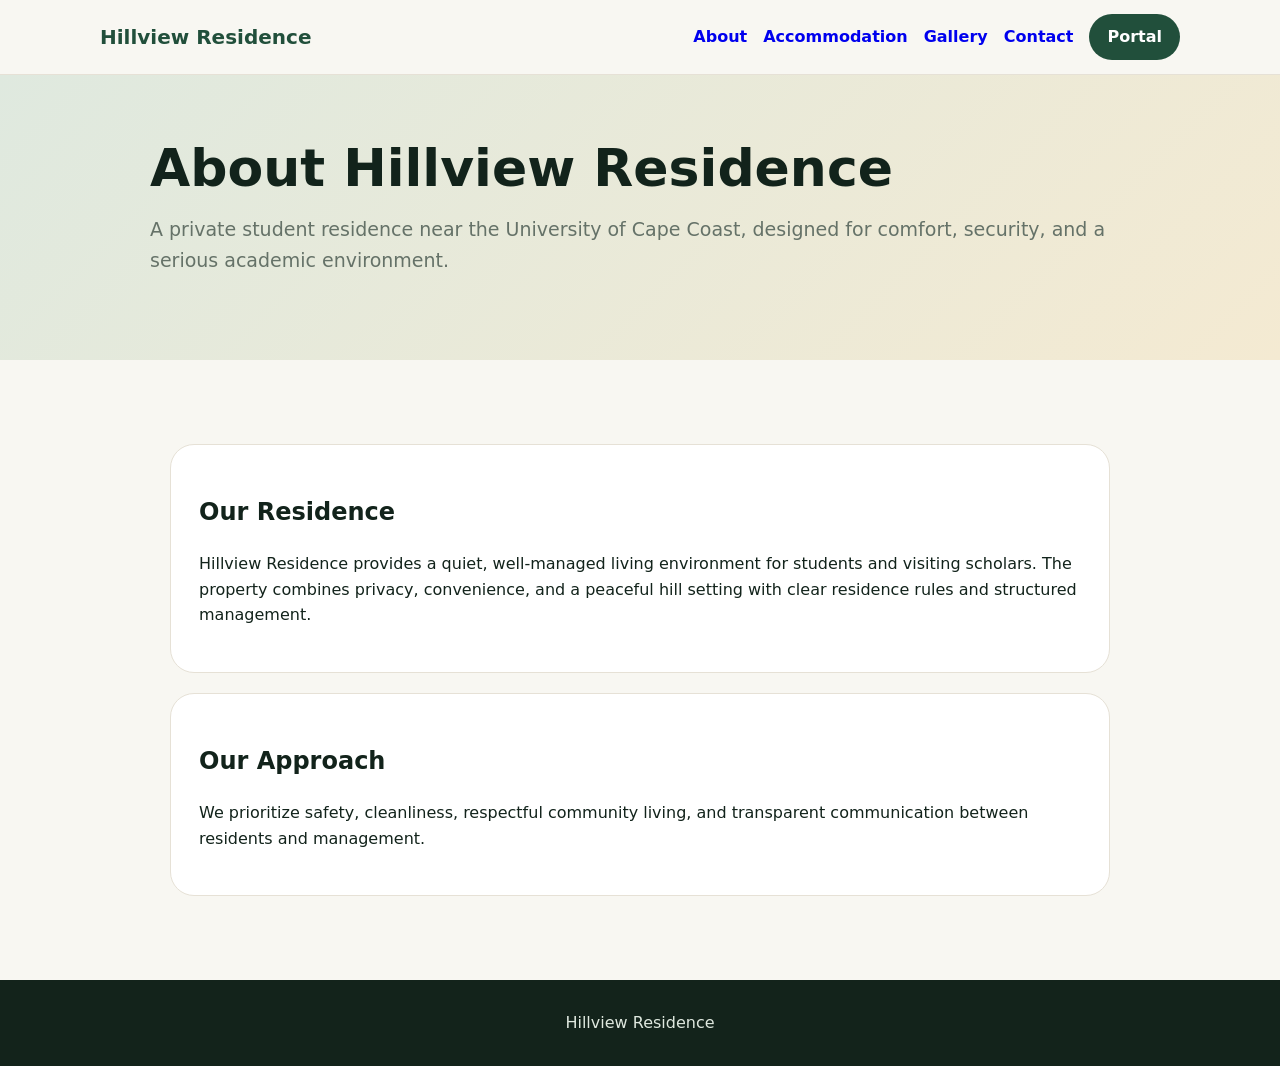
==== about.html @ 98e05dec "Add files via upload" ====
<!doctype html><html lang="en"><head><meta charset="utf-8"><meta name="viewport" content="width=device-width,initial-scale=1"><title>About | Hillview Residence</title><style>
:root{--ink:#12231b;--muted:#657268;--brand:#214f3b;--bg:#f8f7f2;--card:#fff;--line:#e6e1d6}*{box-sizing:border-box}body{margin:0;font-family:Inter,system-ui,-apple-system,Segoe UI,Roboto,Arial,sans-serif;color:var(--ink);background:var(--bg);line-height:1.6}.top{background:#f8f7f2;border-bottom:1px solid var(--line)}.nav{max-width:1120px;margin:auto;padding:14px 20px;display:flex;justify-content:space-between;align-items:center}.logo{font-weight:900;color:var(--brand);font-size:20px;text-decoration:none}.navlinks{display:flex;gap:16px;align-items:center}.navlinks a{text-decoration:none;font-weight:700}.btn{background:var(--brand);color:white!important;border-radius:999px;padding:10px 18px}.wrap{max-width:980px;margin:auto;padding:64px 20px}.hero{background:linear-gradient(135deg,#dfe9df,#f4ead2);padding:66px 20px}.hero div{max-width:980px;margin:auto}.hero h1{font-size:52px;line-height:1.05;margin:0 0 10px}.lead{font-size:19px;color:var(--muted)}.card{background:white;border:1px solid var(--line);border-radius:24px;padding:28px;margin:20px 0}.footer{background:#13231b;color:#dfe8df;padding:30px 20px;text-align:center}@media(max-width:820px){.navlinks{display:none}.hero h1{font-size:38px}}</style></head><body><header class="top"><nav class="nav"><a class="logo" href="index.html">Hillview Residence</a><div class="navlinks"><a href="about.html">About</a><a href="accommodation.html">Accommodation</a><a href="gallery.html">Gallery</a><a href="contact.html">Contact</a><a class="btn" href="portal.html">Portal</a></div></nav></header><section class="hero"><div><h1>About Hillview Residence</h1><p class="lead">A private student residence near the University of Cape Coast, designed for comfort, security, and a serious academic environment.</p></div></section><main class="wrap"><div class="card"><h2>Our Residence</h2><p>Hillview Residence provides a quiet, well-managed living environment for students and visiting scholars. The property combines privacy, convenience, and a peaceful hill setting with clear residence rules and structured management.</p></div><div class="card"><h2>Our Approach</h2><p>We prioritize safety, cleanliness, respectful community living, and transparent communication between residents and management.</p></div></main><footer class="footer">Hillview Residence</footer></body></html>
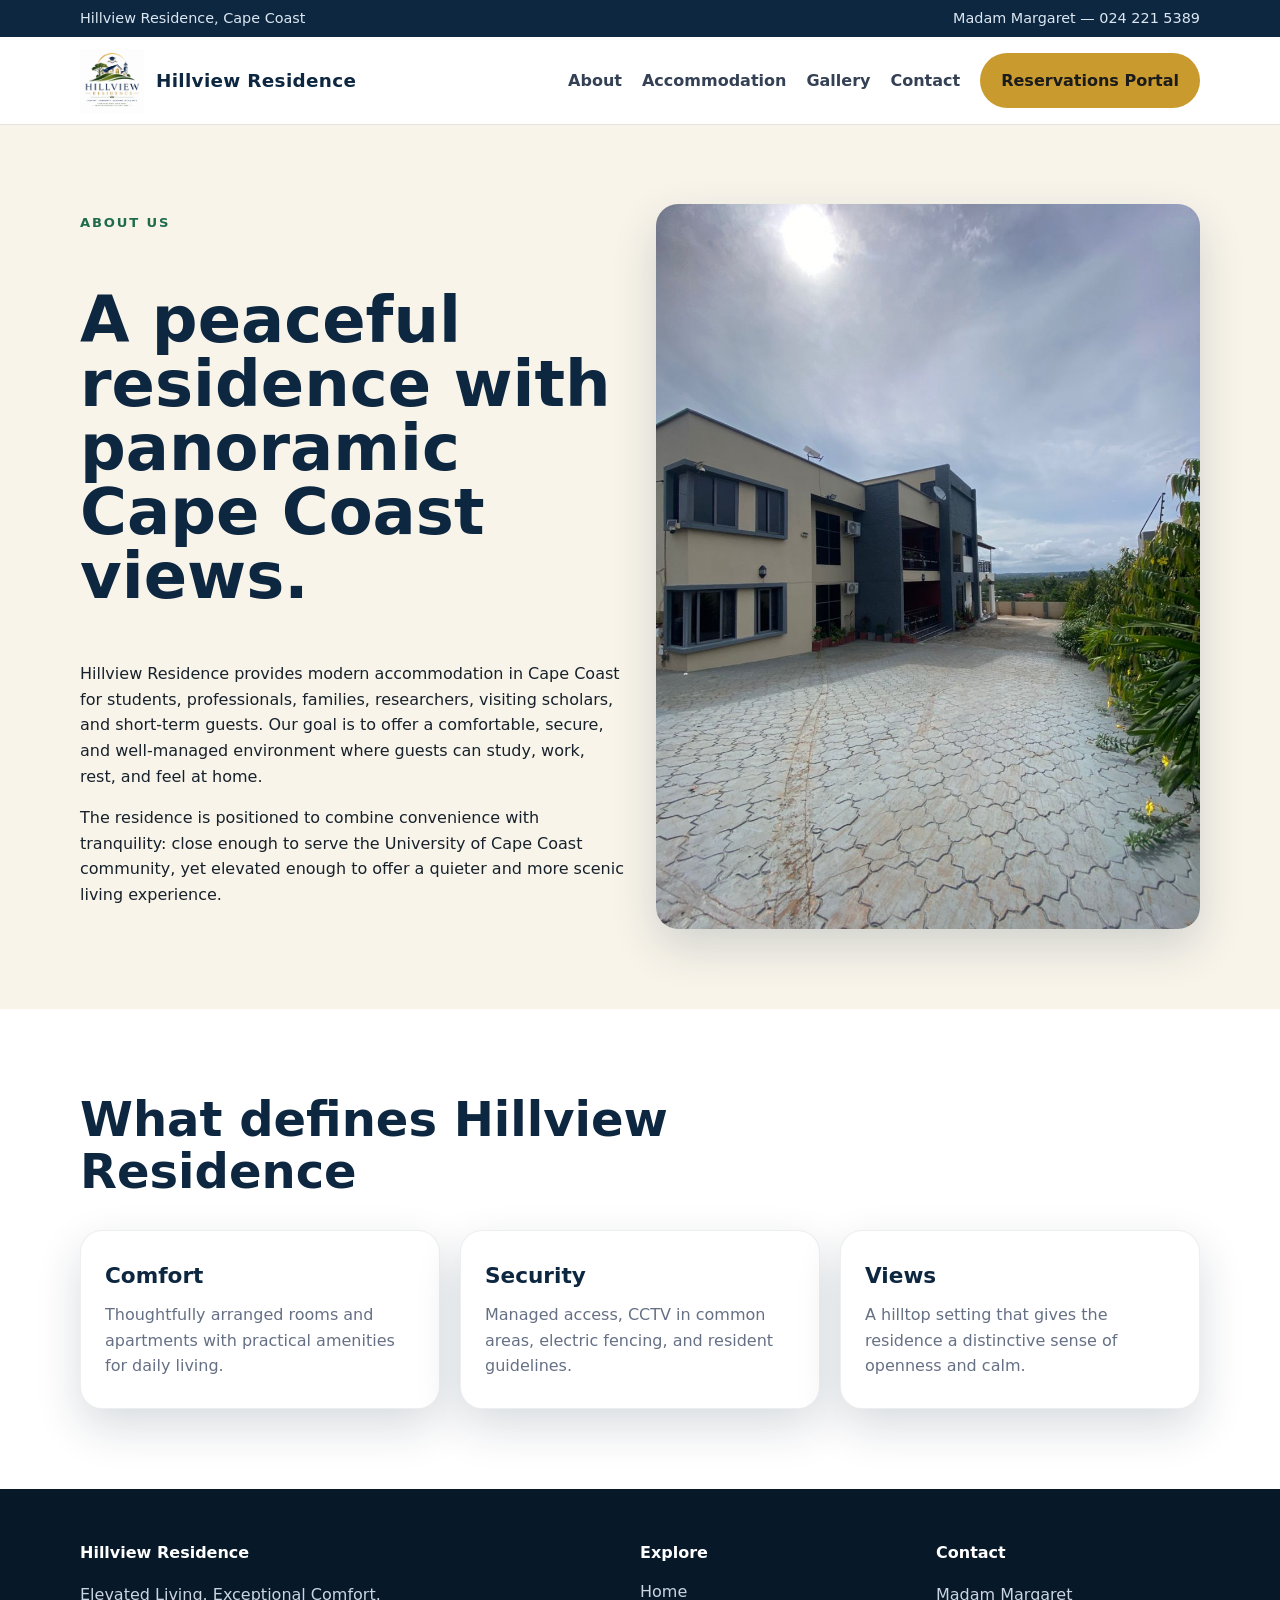
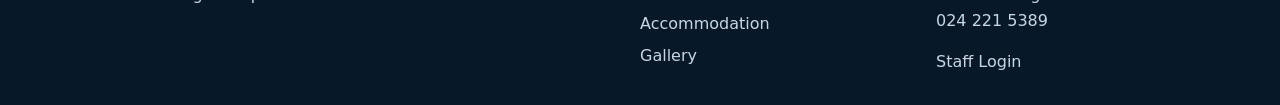
==== commit 3bd951b0: "Add files via upload" ====
--- a/about.html
+++ b/about.html
@@ -1,2 +1,5 @@
-<!doctype html><html lang="en"><head><meta charset="utf-8"><meta name="viewport" content="width=device-width,initial-scale=1"><title>About | Hillview Residence</title><style>
-:root{--ink:#12231b;--muted:#657268;--brand:#214f3b;--bg:#f8f7f2;--card:#fff;--line:#e6e1d6}*{box-sizing:border-box}body{margin:0;font-family:Inter,system-ui,-apple-system,Segoe UI,Roboto,Arial,sans-serif;color:var(--ink);background:var(--bg);line-height:1.6}.top{background:#f8f7f2;border-bottom:1px solid var(--line)}.nav{max-width:1120px;margin:auto;padding:14px 20px;display:flex;justify-content:space-between;align-items:center}.logo{font-weight:900;color:var(--brand);font-size:20px;text-decoration:none}.navlinks{display:flex;gap:16px;align-items:center}.navlinks a{text-decoration:none;font-weight:700}.btn{background:var(--brand);color:white!important;border-radius:999px;padding:10px 18px}.wrap{max-width:980px;margin:auto;padding:64px 20px}.hero{background:linear-gradient(135deg,#dfe9df,#f4ead2);padding:66px 20px}.hero div{max-width:980px;margin:auto}.hero h1{font-size:52px;line-height:1.05;margin:0 0 10px}.lead{font-size:19px;color:var(--muted)}.card{background:white;border:1px solid var(--line);border-radius:24px;padding:28px;margin:20px 0}.footer{background:#13231b;color:#dfe8df;padding:30px 20px;text-align:center}@media(max-width:820px){.navlinks{display:none}.hero h1{font-size:38px}}</style></head><body><header class="top"><nav class="nav"><a class="logo" href="index.html">Hillview Residence</a><div class="navlinks"><a href="about.html">About</a><a href="accommodation.html">Accommodation</a><a href="gallery.html">Gallery</a><a href="contact.html">Contact</a><a class="btn" href="portal.html">Portal</a></div></nav></header><section class="hero"><div><h1>About Hillview Residence</h1><p class="lead">A private student residence near the University of Cape Coast, designed for comfort, security, and a serious academic environment.</p></div></section><main class="wrap"><div class="card"><h2>Our Residence</h2><p>Hillview Residence provides a quiet, well-managed living environment for students and visiting scholars. The property combines privacy, convenience, and a peaceful hill setting with clear residence rules and structured management.</p></div><div class="card"><h2>Our Approach</h2><p>We prioritize safety, cleanliness, respectful community living, and transparent communication between residents and management.</p></div></main><footer class="footer">Hillview Residence</footer></body></html>
+<!doctype html><html lang="en"><head><meta charset="utf-8"><meta name="viewport" content="width=device-width,initial-scale=1"><title>About | Hillview Residence</title><link rel="stylesheet" href="assets/css/style.css"></head><body>
+<div class="topbar"><div class="container"><span>Hillview Residence, Cape Coast</span><span>Madam Margaret — 024 221 5389</span></div></div><header class="nav"><div class="container nav-inner"><a class="brand" href="index.html"><img src="assets/images/logo.png" alt="Hillview Residence logo"><span>Hillview Residence</span></a><nav class="nav-links"><a href="about.html">About</a><a href="accommodation.html">Accommodation</a><a href="gallery.html">Gallery</a><a href="contact.html">Contact</a><a class="btn btn-primary" href="reserve.html">Reservations Portal</a></nav></div></header>
+<section class="section alt"><div class="container split"><div><span class="eyebrow" style="color:var(--green)">About us</span><h1 style="font-size:clamp(2.4rem,5vw,4.5rem);line-height:1;color:var(--navy)">A peaceful residence with panoramic Cape Coast views.</h1><p>Hillview Residence provides modern accommodation in Cape Coast for students, professionals, families, researchers, visiting scholars, and short-term guests. Our goal is to offer a comfortable, secure, and well-managed environment where guests can study, work, rest, and feel at home.</p><p>The residence is positioned to combine convenience with tranquility: close enough to serve the University of Cape Coast community, yet elevated enough to offer a quieter and more scenic living experience.</p></div><div class="image-card"><img src="assets/images/exterior-2.png" alt="Hillview Residence exterior"></div></div></section>
+<section class="section"><div class="container"><div class="section-title"><h2>What defines Hillview Residence</h2></div><div class="grid grid-3"><div class="card"><h3>Comfort</h3><p>Thoughtfully arranged rooms and apartments with practical amenities for daily living.</p></div><div class="card"><h3>Security</h3><p>Managed access, CCTV in common areas, electric fencing, and resident guidelines.</p></div><div class="card"><h3>Views</h3><p>A hilltop setting that gives the residence a distinctive sense of openness and calm.</p></div></div></div></section>
+<footer class="footer"><div class="container footer-grid"><div><h4>Hillview Residence</h4><p>Elevated Living. Exceptional Comfort.</p></div><div><h4>Explore</h4><a href="index.html">Home</a><a href="accommodation.html">Accommodation</a><a href="gallery.html">Gallery</a></div><div><h4>Contact</h4><p>Madam Margaret<br>024 221 5389</p><a data-portal="admin" href="#">Staff Login</a></div></div></footer><script src="assets/js/app.js"></script></body></html>
--- a/assets/css/style.css
+++ b/assets/css/style.css
@@ -0,0 +1 @@
+:root{--navy:#0d2740;--green:#1f6b4c;--gold:#c99a2e;--cream:#f8f4ea;--ink:#17212b;--muted:#667085;--white:#fff;--shadow:0 18px 45px rgba(13,39,64,.16);--radius:22px}*{box-sizing:border-box}body{margin:0;font-family:Inter,system-ui,-apple-system,Segoe UI,Roboto,Arial,sans-serif;color:var(--ink);background:#fff;line-height:1.6}a{color:inherit;text-decoration:none}img{max-width:100%;display:block}.container{width:min(1120px,92%);margin:auto}.topbar{background:var(--navy);color:#dbe7f1;font-size:.9rem;padding:.45rem 0}.topbar .container{display:flex;justify-content:space-between;gap:1rem;flex-wrap:wrap}.nav{position:sticky;top:0;z-index:20;background:rgba(255,255,255,.96);backdrop-filter:blur(10px);box-shadow:0 1px 0 rgba(13,39,64,.08)}.nav-inner{display:flex;align-items:center;justify-content:space-between;padding:.7rem 0}.brand{display:flex;align-items:center;gap:.75rem;font-weight:800;color:var(--navy);letter-spacing:.02em}.brand img{width:64px;height:64px;object-fit:contain}.brand span{font-size:1.15rem}.nav-links{display:flex;align-items:center;gap:1.25rem;color:#344054;font-weight:600}.nav-links a:hover{color:var(--green)}.btn{display:inline-flex;align-items:center;justify-content:center;border-radius:999px;padding:.86rem 1.25rem;font-weight:800;border:1px solid transparent;cursor:pointer;transition:.2s}.btn-primary{background:var(--gold);color:#1b1b1b}.btn-primary:hover{filter:brightness(.95);transform:translateY(-1px)}.btn-outline{border-color:rgba(255,255,255,.85);color:white}.btn-outline-dark{border-color:rgba(13,39,64,.2);color:var(--navy);background:white}.hero{min-height:76vh;position:relative;display:grid;place-items:center;color:white;overflow:hidden;background:var(--navy)}.hero::before{content:"";position:absolute;inset:0;background:url('../images/hero-exterior.png') center/cover no-repeat;transform:scale(1.02)}.hero::after{content:"";position:absolute;inset:0;background:linear-gradient(90deg,rgba(7,24,41,.78),rgba(7,24,41,.45),rgba(7,24,41,.15))}.hero-content{position:relative;z-index:1;width:min(1120px,92%);padding:5rem 0}.eyebrow{color:#f5d77d;font-weight:800;text-transform:uppercase;letter-spacing:.14em;font-size:.82rem}.hero h1{font-size:clamp(2.7rem,6vw,5.8rem);line-height:.95;margin:.6rem 0 1rem}.hero p{max-width:720px;font-size:clamp(1.05rem,2vw,1.35rem);color:#eff6ff}.hero-actions{display:flex;gap:.8rem;flex-wrap:wrap;margin-top:1.8rem}.section{padding:5rem 0}.section.alt{background:var(--cream)}.section-title{max-width:800px;margin-bottom:2rem}.section-title h2{font-size:clamp(2rem,4vw,3rem);line-height:1.08;color:var(--navy);margin:.3rem 0}.section-title p{color:var(--muted);font-size:1.08rem}.grid{display:grid;gap:1.25rem}.grid-2{grid-template-columns:repeat(2,minmax(0,1fr))}.grid-3{grid-template-columns:repeat(3,minmax(0,1fr))}.grid-4{grid-template-columns:repeat(4,minmax(0,1fr))}.card{background:white;border-radius:var(--radius);padding:1.5rem;box-shadow:var(--shadow);border:1px solid rgba(13,39,64,.08)}.card h3{margin:.25rem 0 .55rem;color:var(--navy);font-size:1.35rem}.card p{color:var(--muted);margin:.35rem 0}.feature-icon{width:46px;height:46px;border-radius:14px;background:#edf7f1;display:grid;place-items:center;font-size:1.5rem;margin-bottom:.8rem}.split{display:grid;grid-template-columns:1fr 1fr;gap:2rem;align-items:center}.image-card{border-radius:var(--radius);overflow:hidden;box-shadow:var(--shadow);min-height:360px}.image-card img{width:100%;height:100%;object-fit:cover}.accom-card{overflow:hidden;padding:0}.accom-card img{height:270px;width:100%;object-fit:cover}.accom-card .body{padding:1.5rem}.pill{display:inline-flex;background:#e9f2ec;color:var(--green);font-weight:800;border-radius:999px;padding:.3rem .75rem;font-size:.82rem}.gallery{display:grid;grid-template-columns:repeat(3,1fr);gap:1rem}.gallery img{height:260px;width:100%;object-fit:cover;border-radius:18px;box-shadow:0 8px 24px rgba(13,39,64,.12)}.cta{background:linear-gradient(135deg,var(--navy),#12395c);color:white;border-radius:32px;padding:3rem;display:flex;align-items:center;justify-content:space-between;gap:2rem;box-shadow:var(--shadow)}.cta h2{font-size:clamp(1.8rem,3vw,3rem);line-height:1.05;margin:.3rem 0}.footer{background:#071829;color:#cbd5e1;padding:3rem 0 1.5rem}.footer-grid{display:grid;grid-template-columns:2fr 1fr 1fr;gap:2rem}.footer h4{color:white;margin:.2rem 0 .8rem}.footer a{display:block;color:#cbd5e1;margin:.4rem 0}.tiny{font-size:.85rem;color:#98a2b3}.portal-wrap{min-height:70vh;background:linear-gradient(135deg,#f8f4ea,#eef7f2);padding:4rem 0}.portal-card{max-width:920px;margin:auto;background:white;border-radius:30px;padding:2rem;box-shadow:var(--shadow)}.choice{display:grid;grid-template-columns:1fr 1fr;gap:1.2rem}.choice-card{border:1px solid rgba(13,39,64,.12);border-radius:24px;padding:1.5rem;transition:.2s}.choice-card:hover{transform:translateY(-3px);box-shadow:var(--shadow)}.notice{background:#fff7df;border-left:4px solid var(--gold);padding:1rem;border-radius:14px;color:#614a05;margin:1rem 0}.faq details{background:white;border-radius:16px;margin:.8rem 0;padding:1rem 1.2rem;border:1px solid rgba(13,39,64,.08)}.faq summary{font-weight:800;color:var(--navy);cursor:pointer}@media(max-width:850px){.nav-links{display:none}.grid-2,.grid-3,.grid-4,.split,.choice,.footer-grid{grid-template-columns:1fr}.hero{min-height:72vh}.cta{display:block}.gallery{grid-template-columns:1fr}.brand img{width:52px;height:52px}.section{padding:3.5rem 0}}
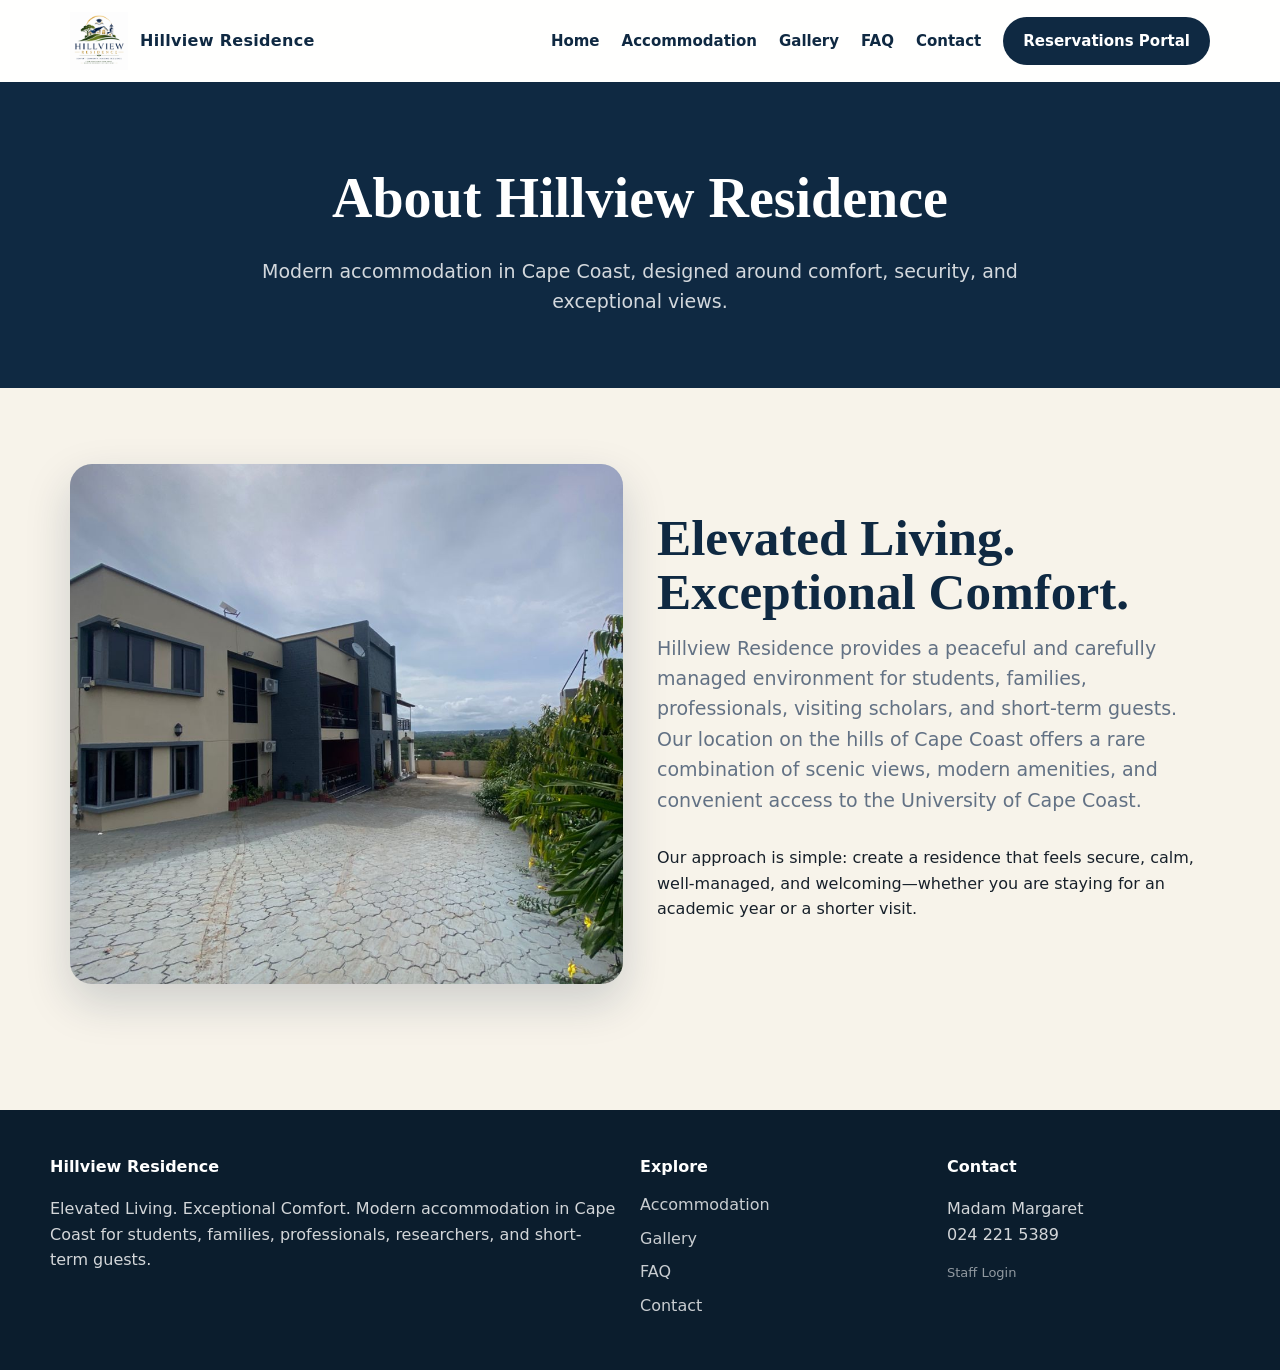
==== commit 1d88e3e5: "Add files via upload" ====
--- a/about.html
+++ b/about.html
@@ -1,5 +1,4 @@
-<!doctype html><html lang="en"><head><meta charset="utf-8"><meta name="viewport" content="width=device-width,initial-scale=1"><title>About | Hillview Residence</title><link rel="stylesheet" href="assets/css/style.css"></head><body>
-<div class="topbar"><div class="container"><span>Hillview Residence, Cape Coast</span><span>Madam Margaret — 024 221 5389</span></div></div><header class="nav"><div class="container nav-inner"><a class="brand" href="index.html"><img src="assets/images/logo.png" alt="Hillview Residence logo"><span>Hillview Residence</span></a><nav class="nav-links"><a href="about.html">About</a><a href="accommodation.html">Accommodation</a><a href="gallery.html">Gallery</a><a href="contact.html">Contact</a><a class="btn btn-primary" href="reserve.html">Reservations Portal</a></nav></div></header>
-<section class="section alt"><div class="container split"><div><span class="eyebrow" style="color:var(--green)">About us</span><h1 style="font-size:clamp(2.4rem,5vw,4.5rem);line-height:1;color:var(--navy)">A peaceful residence with panoramic Cape Coast views.</h1><p>Hillview Residence provides modern accommodation in Cape Coast for students, professionals, families, researchers, visiting scholars, and short-term guests. Our goal is to offer a comfortable, secure, and well-managed environment where guests can study, work, rest, and feel at home.</p><p>The residence is positioned to combine convenience with tranquility: close enough to serve the University of Cape Coast community, yet elevated enough to offer a quieter and more scenic living experience.</p></div><div class="image-card"><img src="assets/images/exterior-2.png" alt="Hillview Residence exterior"></div></div></section>
-<section class="section"><div class="container"><div class="section-title"><h2>What defines Hillview Residence</h2></div><div class="grid grid-3"><div class="card"><h3>Comfort</h3><p>Thoughtfully arranged rooms and apartments with practical amenities for daily living.</p></div><div class="card"><h3>Security</h3><p>Managed access, CCTV in common areas, electric fencing, and resident guidelines.</p></div><div class="card"><h3>Views</h3><p>A hilltop setting that gives the residence a distinctive sense of openness and calm.</p></div></div></div></section>
-<footer class="footer"><div class="container footer-grid"><div><h4>Hillview Residence</h4><p>Elevated Living. Exceptional Comfort.</p></div><div><h4>Explore</h4><a href="index.html">Home</a><a href="accommodation.html">Accommodation</a><a href="gallery.html">Gallery</a></div><div><h4>Contact</h4><p>Madam Margaret<br>024 221 5389</p><a data-portal="admin" href="#">Staff Login</a></div></div></footer><script src="assets/js/app.js"></script></body></html>
+<!doctype html><html lang="en"><head><meta charset="utf-8"><meta name="viewport" content="width=device-width,initial-scale=1"><title>About | Hillview Residence</title><meta name="description" content="Hillview Residence offers modern accommodation in Cape Coast with panoramic hill views, secure facilities, student rooms, and furnished two-bedroom apartments."><link rel="stylesheet" href="css/style.css"></head><body><header class="topbar"><nav class="nav"><a class="brand" href="index.html"><img src="images/logo.png" alt="Hillview Residence logo"><span>Hillview Residence</span></a><div class="navlinks"><a href="index.html">Home</a><a href="accommodation.html">Accommodation</a><a href="gallery.html">Gallery</a><a href="faq.html">FAQ</a><a href="contact.html">Contact</a><a class="btn btn-dark" data-portal href="portal.html">Reservations Portal</a></div></nav></header>
+
+<section class="page-hero"><h1>About Hillview Residence</h1><p>Modern accommodation in Cape Coast, designed around comfort, security, and exceptional views.</p></section><section class="section split"><div class="photo tall"><img src="images/exterior1.png" alt="Hillview Residence building"></div><div><h2 class="section-title">Elevated Living. Exceptional Comfort.</h2><p class="lead">Hillview Residence provides a peaceful and carefully managed environment for students, families, professionals, visiting scholars, and short-term guests. Our location on the hills of Cape Coast offers a rare combination of scenic views, modern amenities, and convenient access to the University of Cape Coast.</p><p>Our approach is simple: create a residence that feels secure, calm, well-managed, and welcoming—whether you are staying for an academic year or a shorter visit.</p></div></section>
+<footer class="footer"><div class="footer-inner"><div><h4>Hillview Residence</h4><p>Elevated Living. Exceptional Comfort. Modern accommodation in Cape Coast for students, families, professionals, researchers, and short-term guests.</p></div><div><h4>Explore</h4><a href="accommodation.html">Accommodation</a><a href="gallery.html">Gallery</a><a href="faq.html">FAQ</a><a href="contact.html">Contact</a></div><div><h4>Contact</h4><p>Madam Margaret<br>024 221 5389</p><a class="staff" data-admin href="#">Staff Login</a></div></div></footer><script src="js/config.js"></script><script src="js/app.js"></script></body></html>
--- a/css/style.css
+++ b/css/style.css
@@ -0,0 +1 @@
+:root{--navy:#0f2942;--green:#1f6b4a;--gold:#c7982f;--cream:#f7f3ea;--ink:#17202a;--muted:#627184;--white:#fff;--line:#e7e2d6;--shadow:0 18px 45px rgba(15,41,66,.18);--radius:22px}*{box-sizing:border-box}body{margin:0;font-family:Inter,ui-sans-serif,system-ui,-apple-system,"Segoe UI",Roboto,Arial,sans-serif;color:var(--ink);background:var(--cream);line-height:1.6}a{color:inherit;text-decoration:none}.topbar{position:sticky;top:0;z-index:50;background:rgba(255,255,255,.94);backdrop-filter:blur(10px);box-shadow:0 1px 0 rgba(15,41,66,.08)}.nav{max-width:1180px;margin:auto;display:flex;align-items:center;justify-content:space-between;padding:12px 20px}.brand{display:flex;align-items:center;gap:12px;font-weight:800;color:var(--navy);letter-spacing:.3px}.brand img{width:58px;height:58px;object-fit:contain}.navlinks{display:flex;gap:22px;align-items:center;font-weight:650;color:var(--navy);font-size:15px}.navlinks a:hover{color:var(--green)}.btn{display:inline-flex;align-items:center;justify-content:center;border-radius:999px;padding:12px 20px;font-weight:800;border:0;cursor:pointer;transition:.2s}.btn-primary{background:var(--gold);color:#241a05}.btn-primary:hover{transform:translateY(-1px);box-shadow:0 10px 25px rgba(199,152,47,.35)}.btn-outline{border:1px solid rgba(255,255,255,.55);color:var(--white);background:rgba(255,255,255,.08)}.btn-dark{background:var(--navy);color:var(--white)}.hero{min-height:78vh;position:relative;display:grid;place-items:center;color:white;text-align:left;overflow:hidden;background:#112}.hero:before{content:"";position:absolute;inset:0;background:url('../images/hero.png') center/cover no-repeat;filter:saturate(1.08) brightness(.88)}.hero:after{content:"";position:absolute;inset:0;background:linear-gradient(90deg,rgba(15,41,66,.82),rgba(15,41,66,.42),rgba(15,41,66,.2))}.hero-inner{position:relative;z-index:2;max-width:1180px;width:100%;padding:90px 20px}.eyebrow{text-transform:uppercase;letter-spacing:.18em;font-size:13px;font-weight:800;color:#f6d57b;margin-bottom:14px}.hero h1{font-size:clamp(44px,7vw,88px);line-height:.95;margin:0 0 18px;font-family:Georgia,serif}.hero p{font-size:clamp(18px,2.1vw,24px);max-width:760px;color:rgba(255,255,255,.94);margin:0 0 28px}.hero-actions{display:flex;gap:14px;flex-wrap:wrap}.section{max-width:1180px;margin:auto;padding:76px 20px}.section-title{font-family:Georgia,serif;color:var(--navy);font-size:clamp(32px,4vw,52px);line-height:1.05;margin:0 0 14px}.lead{font-size:19px;color:var(--muted);max-width:820px;margin:0 0 30px}.grid{display:grid;gap:22px}.grid-2{grid-template-columns:repeat(2,minmax(0,1fr))}.grid-3{grid-template-columns:repeat(3,minmax(0,1fr))}.card{background:var(--white);border:1px solid var(--line);border-radius:var(--radius);padding:28px;box-shadow:0 8px 22px rgba(15,41,66,.06)}.card h3{margin:0 0 8px;color:var(--navy);font-size:23px}.card p{margin:0;color:var(--muted)}.feature{display:flex;gap:15px}.icon{width:44px;height:44px;border-radius:14px;background:rgba(31,107,74,.12);display:grid;place-items:center;color:var(--green);font-weight:900;flex:0 0 44px}.split{display:grid;grid-template-columns:1fr 1fr;gap:34px;align-items:center}.photo{border-radius:var(--radius);overflow:hidden;box-shadow:var(--shadow);background:#ddd}.photo img{display:block;width:100%;height:100%;object-fit:cover}.photo.tall{height:520px}.photo.medium{height:360px}.accom-card{position:relative;overflow:hidden;padding:0}.accom-card img{height:260px;width:100%;object-fit:cover;display:block}.accom-card .body{padding:28px}.badge{display:inline-block;padding:6px 12px;background:rgba(199,152,47,.18);color:#74520d;border-radius:999px;font-weight:800;font-size:13px;margin-bottom:12px}.cta{background:linear-gradient(135deg,var(--navy),#193d5d);color:white;border-radius:34px;padding:46px;display:flex;justify-content:space-between;gap:24px;align-items:center;box-shadow:var(--shadow)}.cta h2{font-family:Georgia,serif;font-size:38px;margin:0 0 8px}.cta p{margin:0;color:rgba(255,255,255,.82)}.gallery{display:grid;grid-template-columns:repeat(3,1fr);gap:14px}.gallery img{width:100%;height:240px;object-fit:cover;border-radius:18px;box-shadow:0 8px 18px rgba(15,41,66,.08)}.page-hero{background:var(--navy);color:white;padding:72px 20px;text-align:center}.page-hero h1{font-family:Georgia,serif;font-size:56px;margin:0 0 12px}.page-hero p{font-size:19px;color:rgba(255,255,255,.82);max-width:760px;margin:auto}.footer{background:#0b1d2d;color:rgba(255,255,255,.82);padding:44px 20px;margin-top:50px}.footer-inner{max-width:1180px;margin:auto;display:grid;grid-template-columns:2fr 1fr 1fr;gap:24px}.footer h4{color:white;margin:0 0 12px}.footer a{display:block;margin:8px 0;color:rgba(255,255,255,.78)}.staff{font-size:13px;opacity:.7}.notice{background:#fff8e4;border:1px solid #eedb9a;border-radius:18px;padding:18px;color:#5a4210;margin:18px 0}.portal-box{max-width:960px;margin:40px auto;padding:20px}.portal-card{background:white;border-radius:26px;padding:32px;box-shadow:var(--shadow);border:1px solid var(--line)}@media(max-width:850px){.nav{align-items:flex-start}.navlinks{display:none}.hero{min-height:68vh}.grid-2,.grid-3,.split,.footer-inner{grid-template-columns:1fr}.cta{display:block}.gallery{grid-template-columns:1fr 1fr}.photo.tall{height:360px}}@media(max-width:520px){.gallery{grid-template-columns:1fr}.brand span{font-size:15px}.hero-actions .btn{width:100%}.section{padding:54px 18px}.page-hero h1{font-size:40px}}
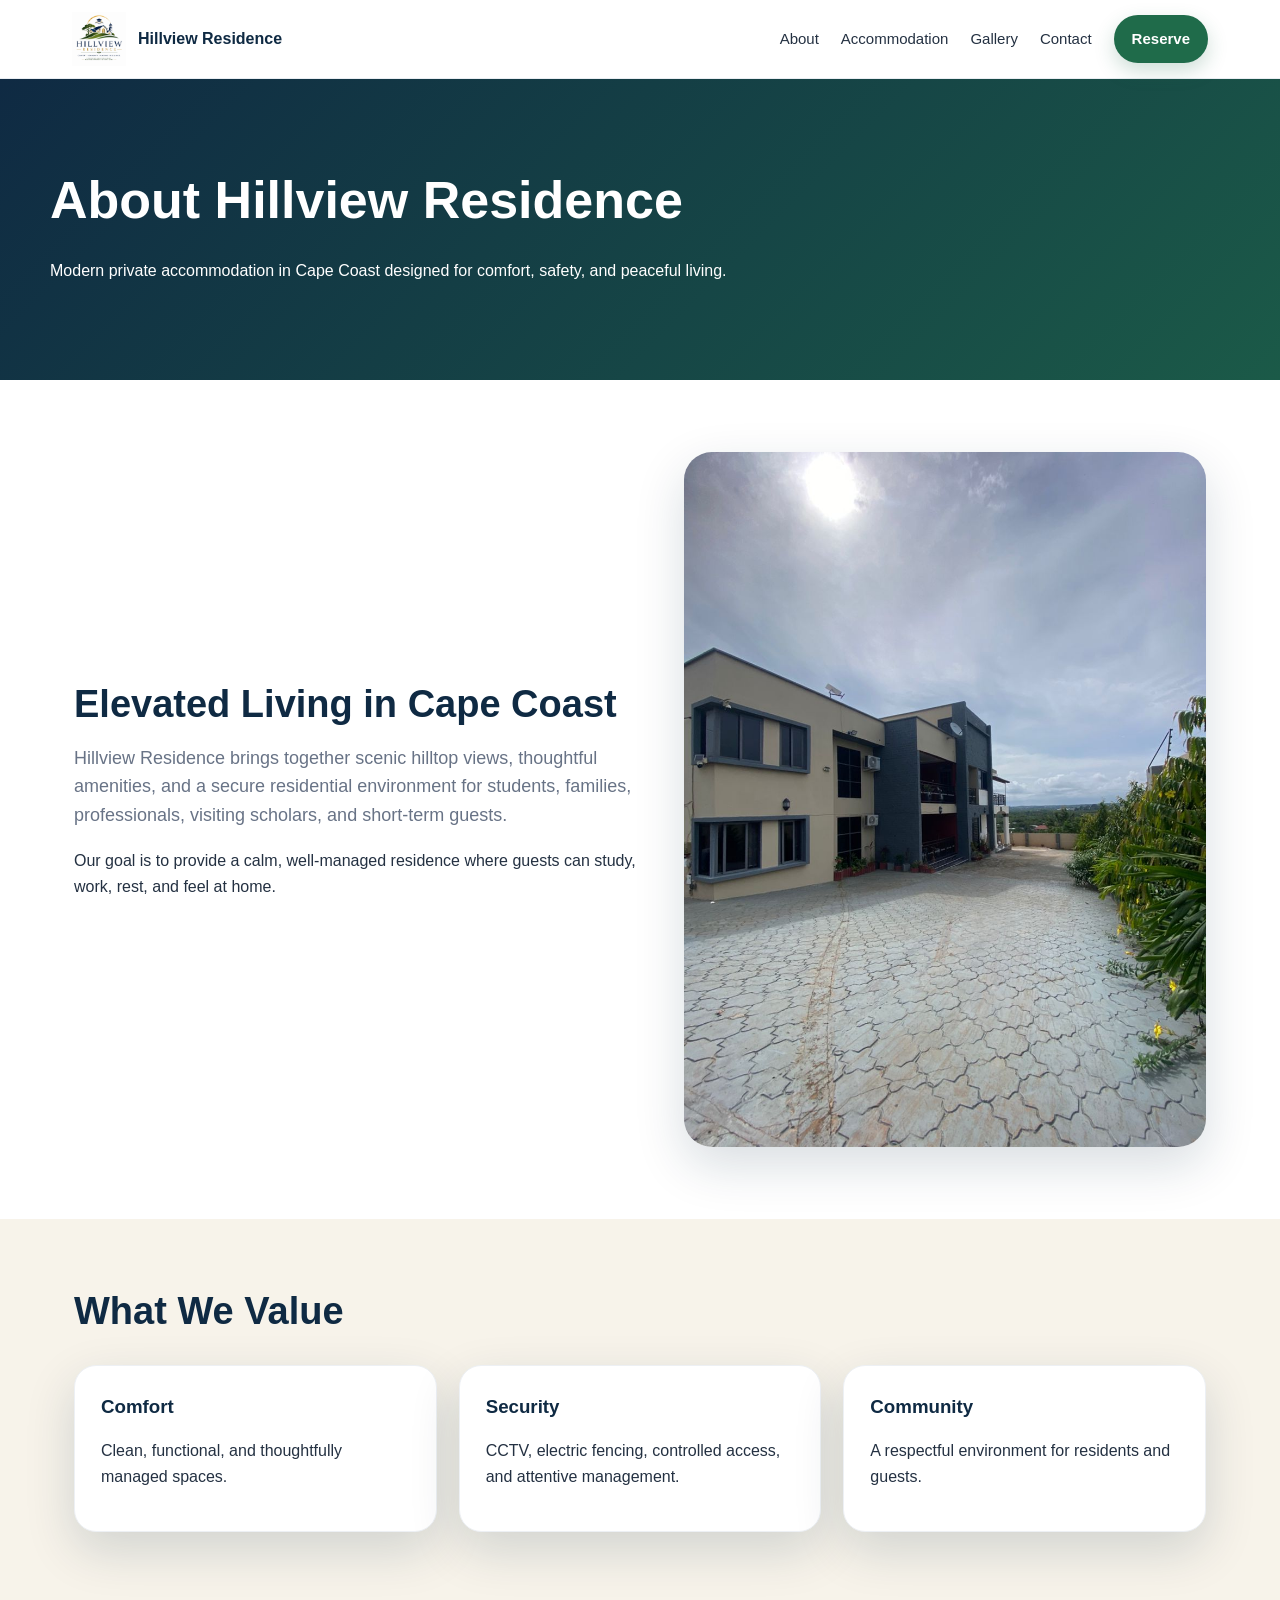
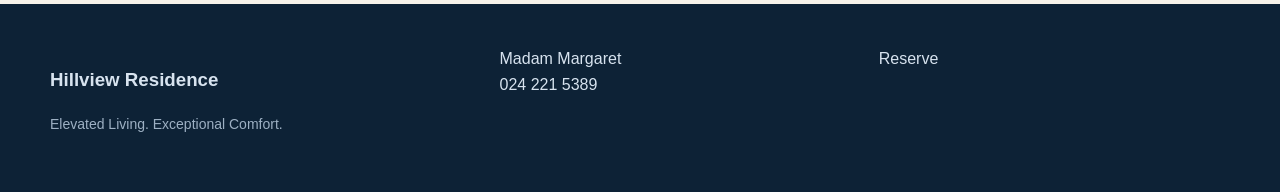
==== commit f2157d55: "Add files via upload" ====
--- a/about.html
+++ b/about.html
@@ -1,4 +1,5 @@
-<!doctype html><html lang="en"><head><meta charset="utf-8"><meta name="viewport" content="width=device-width,initial-scale=1"><title>About | Hillview Residence</title><meta name="description" content="Hillview Residence offers modern accommodation in Cape Coast with panoramic hill views, secure facilities, student rooms, and furnished two-bedroom apartments."><link rel="stylesheet" href="css/style.css"></head><body><header class="topbar"><nav class="nav"><a class="brand" href="index.html"><img src="images/logo.png" alt="Hillview Residence logo"><span>Hillview Residence</span></a><div class="navlinks"><a href="index.html">Home</a><a href="accommodation.html">Accommodation</a><a href="gallery.html">Gallery</a><a href="faq.html">FAQ</a><a href="contact.html">Contact</a><a class="btn btn-dark" data-portal href="portal.html">Reservations Portal</a></div></nav></header>
-
-<section class="page-hero"><h1>About Hillview Residence</h1><p>Modern accommodation in Cape Coast, designed around comfort, security, and exceptional views.</p></section><section class="section split"><div class="photo tall"><img src="images/exterior1.png" alt="Hillview Residence building"></div><div><h2 class="section-title">Elevated Living. Exceptional Comfort.</h2><p class="lead">Hillview Residence provides a peaceful and carefully managed environment for students, families, professionals, visiting scholars, and short-term guests. Our location on the hills of Cape Coast offers a rare combination of scenic views, modern amenities, and convenient access to the University of Cape Coast.</p><p>Our approach is simple: create a residence that feels secure, calm, well-managed, and welcoming—whether you are staying for an academic year or a shorter visit.</p></div></section>
-<footer class="footer"><div class="footer-inner"><div><h4>Hillview Residence</h4><p>Elevated Living. Exceptional Comfort. Modern accommodation in Cape Coast for students, families, professionals, researchers, and short-term guests.</p></div><div><h4>Explore</h4><a href="accommodation.html">Accommodation</a><a href="gallery.html">Gallery</a><a href="faq.html">FAQ</a><a href="contact.html">Contact</a></div><div><h4>Contact</h4><p>Madam Margaret<br>024 221 5389</p><a class="staff" data-admin href="#">Staff Login</a></div></div></footer><script src="js/config.js"></script><script src="js/app.js"></script></body></html>+<!doctype html><html lang="en"><head><meta charset="utf-8"><meta name="viewport" content="width=device-width,initial-scale=1"><title>About | Hillview Residence</title><link rel="stylesheet" href="styles.css"></head><body>
+<nav class="nav"><div class="nav-inner"><a class="brand" href="index.html"><img src="images/logo.png" alt="Hillview Residence logo"><span>Hillview Residence</span></a><div class="links"><a href="about.html">About</a><a href="accommodation.html">Accommodation</a><a href="gallery.html">Gallery</a><a href="contact.html">Contact</a><a class="btn" href="reserve.html">Reserve</a></div></div></nav>
+<header class="page-hero"><div class="wrap"><h1>About Hillview Residence</h1><p>Modern private accommodation in Cape Coast designed for comfort, safety, and peaceful living.</p></div></header>
+<section class="section split"><div><h2>Elevated Living in Cape Coast</h2><p class="lead">Hillview Residence brings together scenic hilltop views, thoughtful amenities, and a secure residential environment for students, families, professionals, visiting scholars, and short-term guests.</p><p>Our goal is to provide a calm, well-managed residence where guests can study, work, rest, and feel at home.</p></div><div class="photo"><img src="images/building1.png" alt="Hillview Residence exterior"></div></section>
+<section class="band"><div class="section"><h2>What We Value</h2><div class="grid"><div class="card"><h3>Comfort</h3><p>Clean, functional, and thoughtfully managed spaces.</p></div><div class="card"><h3>Security</h3><p>CCTV, electric fencing, controlled access, and attentive management.</p></div><div class="card"><h3>Community</h3><p>A respectful environment for residents and guests.</p></div></div></div></section><footer class="footer"><div class="footer-inner"><div><h3>Hillview Residence</h3><p class="small">Elevated Living. Exceptional Comfort.</p></div><div>Madam Margaret<br>024 221 5389</div><div><a href="reserve.html">Reserve</a></div></div></footer></body></html>
--- a/styles.css
+++ b/styles.css
@@ -0,0 +1 @@
+:root{--navy:#0f2a43;--green:#1f6b4a;--gold:#c9a23f;--cream:#f7f3ea;--text:#243142;--muted:#687386;--white:#fff;--shadow:0 18px 50px rgba(15,42,67,.16)}*{box-sizing:border-box}body{margin:0;font-family:Inter,Arial,sans-serif;color:var(--text);background:#fff;line-height:1.6}a{text-decoration:none;color:inherit}.nav{position:sticky;top:0;z-index:20;background:rgba(255,255,255,.94);backdrop-filter:blur(10px);border-bottom:1px solid #e9edf2}.nav-inner{max-width:1180px;margin:auto;display:flex;align-items:center;justify-content:space-between;padding:12px 22px}.brand{display:flex;align-items:center;gap:12px;font-weight:800;color:var(--navy)}.brand img{height:54px;width:auto}.links{display:flex;gap:22px;align-items:center;font-size:15px}.btn{display:inline-flex;align-items:center;justify-content:center;padding:12px 18px;border-radius:999px;background:var(--green);color:#fff;font-weight:700;box-shadow:0 8px 20px rgba(31,107,74,.22)}.btn.secondary{background:#fff;color:var(--navy);border:1px solid #dde4ec;box-shadow:none}.btn.gold{background:var(--gold);color:#172033}.hero{min-height:78vh;display:flex;align-items:center;position:relative;background:url('images/hero.png') center/cover no-repeat;color:#fff}.hero:before{content:"";position:absolute;inset:0;background:linear-gradient(90deg,rgba(8,25,43,.78),rgba(8,25,43,.38),rgba(8,25,43,.15))}.hero-content{position:relative;max-width:1180px;margin:auto;padding:80px 24px}.eyebrow{letter-spacing:.16em;text-transform:uppercase;color:#f1d483;font-size:13px;font-weight:800}.hero h1{font-size:clamp(44px,7vw,82px);line-height:.95;margin:12px 0}.hero p{max-width:670px;font-size:20px}.hero-actions{display:flex;gap:14px;flex-wrap:wrap;margin-top:28px}.section{max-width:1180px;margin:auto;padding:72px 24px}.section h2{font-size:38px;line-height:1.1;color:var(--navy);margin:0 0 14px}.lead{font-size:18px;color:var(--muted);max-width:820px}.grid{display:grid;grid-template-columns:repeat(3,1fr);gap:22px;margin-top:32px}.card{background:#fff;border:1px solid #edf0f4;border-radius:22px;padding:26px;box-shadow:var(--shadow)}.card h3{margin:0 0 8px;color:var(--navy)}.feature{font-size:32px;margin-bottom:10px}.split{display:grid;grid-template-columns:1.05fr .95fr;gap:34px;align-items:center}.photo{border-radius:28px;overflow:hidden;box-shadow:var(--shadow)}.photo img{width:100%;display:block}.band{background:var(--cream)}.gallery{display:grid;grid-template-columns:repeat(3,1fr);gap:16px;margin-top:30px}.gallery img{width:100%;height:260px;object-fit:cover;border-radius:18px;box-shadow:0 8px 25px rgba(0,0,0,.1)}.cta{background:linear-gradient(135deg,var(--navy),#153e5f);color:#fff;border-radius:30px;padding:44px;display:flex;align-items:center;justify-content:space-between;gap:24px}.cta h2{color:#fff;margin:0}.footer{background:#0d2236;color:#d7e3ef;padding:42px 24px}.footer-inner{max-width:1180px;margin:auto;display:grid;grid-template-columns:1.2fr 1fr 1fr;gap:28px}.small{color:#9db0c3;font-size:14px}.page-hero{background:linear-gradient(135deg,var(--navy),#1b5a48);color:#fff;padding:80px 24px}.page-hero .wrap{max-width:1180px;margin:auto}.page-hero h1{font-size:52px;margin:0 0 10px}.portal-frame{max-width:1180px;margin:50px auto;padding:0 24px}.portal-box{border-radius:28px;background:#fff;box-shadow:var(--shadow);padding:34px}.notice{background:#fff7df;border:1px solid #efd98d;border-radius:16px;padding:18px;color:#54400d;margin:18px 0}.contact-card{background:#fff;border-radius:22px;padding:26px;box-shadow:var(--shadow)}@media(max-width:800px){.links{display:none}.grid,.split,.footer-inner{grid-template-columns:1fr}.gallery{grid-template-columns:1fr}.cta{display:block}.hero{min-height:70vh}.brand img{height:44px}}
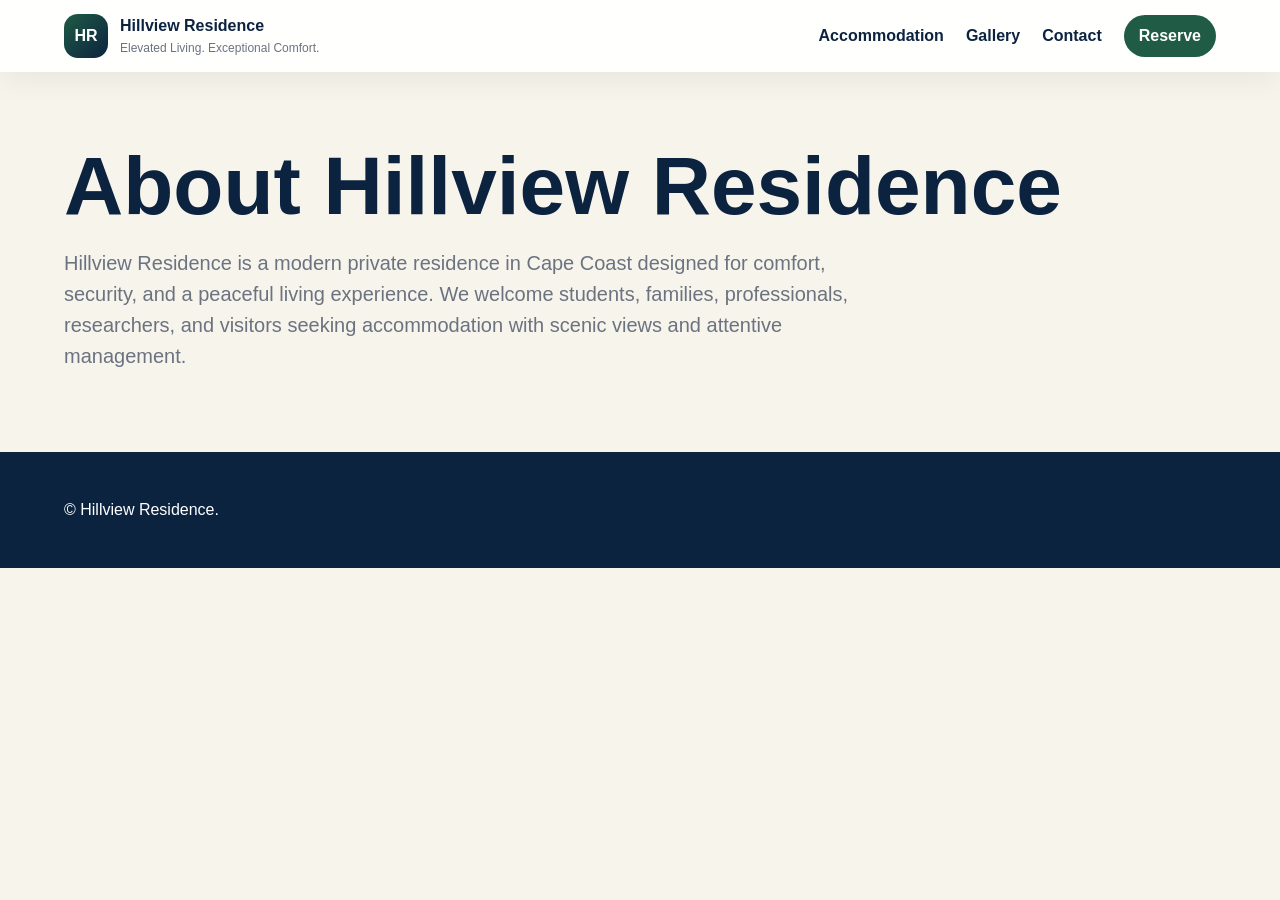
==== commit b584d5ad: "Add files via upload" ====
--- a/about.html
+++ b/about.html
@@ -1,5 +1 @@
-<!doctype html><html lang="en"><head><meta charset="utf-8"><meta name="viewport" content="width=device-width,initial-scale=1"><title>About | Hillview Residence</title><link rel="stylesheet" href="styles.css"></head><body>
-<nav class="nav"><div class="nav-inner"><a class="brand" href="index.html"><img src="images/logo.png" alt="Hillview Residence logo"><span>Hillview Residence</span></a><div class="links"><a href="about.html">About</a><a href="accommodation.html">Accommodation</a><a href="gallery.html">Gallery</a><a href="contact.html">Contact</a><a class="btn" href="reserve.html">Reserve</a></div></div></nav>
-<header class="page-hero"><div class="wrap"><h1>About Hillview Residence</h1><p>Modern private accommodation in Cape Coast designed for comfort, safety, and peaceful living.</p></div></header>
-<section class="section split"><div><h2>Elevated Living in Cape Coast</h2><p class="lead">Hillview Residence brings together scenic hilltop views, thoughtful amenities, and a secure residential environment for students, families, professionals, visiting scholars, and short-term guests.</p><p>Our goal is to provide a calm, well-managed residence where guests can study, work, rest, and feel at home.</p></div><div class="photo"><img src="images/building1.png" alt="Hillview Residence exterior"></div></section>
-<section class="band"><div class="section"><h2>What We Value</h2><div class="grid"><div class="card"><h3>Comfort</h3><p>Clean, functional, and thoughtfully managed spaces.</p></div><div class="card"><h3>Security</h3><p>CCTV, electric fencing, controlled access, and attentive management.</p></div><div class="card"><h3>Community</h3><p>A respectful environment for residents and guests.</p></div></div></div></section><footer class="footer"><div class="footer-inner"><div><h3>Hillview Residence</h3><p class="small">Elevated Living. Exceptional Comfort.</p></div><div>Madam Margaret<br>024 221 5389</div><div><a href="reserve.html">Reserve</a></div></div></footer></body></html>
+<!doctype html><html><head><meta charset="utf-8"><meta name="viewport" content="width=device-width,initial-scale=1"><title>About | Hillview Residence</title><link rel="stylesheet" href="assets/style.css"></head><body><header class="nav"><a class="brand" href="index.html"><div class="mark">HR</div><div><b>Hillview Residence</b><span>Elevated Living. Exceptional Comfort.</span></div></a><nav><a href="accommodation.html">Accommodation</a><a href="gallery.html">Gallery</a><a href="contact.html">Contact</a><a class="btn small" href="reserve.html">Reserve</a></nav></header><main class="page"><h1 style="color:#0c2340">About Hillview Residence</h1><p class="lead">Hillview Residence is a modern private residence in Cape Coast designed for comfort, security, and a peaceful living experience. We welcome students, families, professionals, researchers, and visitors seeking accommodation with scenic views and attentive management.</p></main><footer><p>© Hillview Residence.</p></footer></body></html>
--- a/assets/style.css
+++ b/assets/style.css
@@ -0,0 +1 @@
+:root{--navy:#0c2340;--green:#1f5b45;--gold:#c69c3c;--cream:#f7f4ec;--ink:#1d2630;--muted:#6b7280;--white:#fff}*{box-sizing:border-box}body{margin:0;font-family:Inter,Segoe UI,Arial,sans-serif;color:var(--ink);background:var(--cream);line-height:1.55}.nav{position:sticky;top:0;z-index:9;background:rgba(255,255,255,.94);backdrop-filter:blur(12px);display:flex;align-items:center;justify-content:space-between;padding:14px 5vw;box-shadow:0 8px 30px rgba(0,0,0,.06)}.brand{display:flex;gap:12px;align-items:center;color:var(--navy);text-decoration:none}.brand span{display:block;font-size:12px;color:var(--muted)}.mark{width:44px;height:44px;border-radius:14px;background:linear-gradient(135deg,var(--green),var(--navy));color:#fff;display:grid;place-items:center;font-weight:800}nav{display:flex;gap:22px;align-items:center}nav a,footer a{color:var(--navy);text-decoration:none;font-weight:600}.btn{display:inline-block;padding:13px 20px;background:var(--green);color:white!important;border-radius:999px;text-decoration:none;font-weight:800;border:0;cursor:pointer}.btn.small{padding:9px 15px}.btn.ghost{background:rgba(255,255,255,.14);border:1px solid rgba(255,255,255,.6)}.hero{min-height:78vh;background:linear-gradient(120deg,rgba(12,35,64,.65),rgba(31,91,69,.45)),url('hero.jpg');background-size:cover;background-position:center;position:relative;display:flex;align-items:center;padding:7vw;color:white}.hero-content{max-width:760px}.eyebrow{text-transform:uppercase;letter-spacing:.16em;font-weight:800;color:#f3d27a}h1{font-size:clamp(42px,7vw,82px);line-height:1.02;margin:12px 0}h2{font-size:clamp(28px,4vw,48px);color:var(--navy);margin:0 0 18px}.hero p{font-size:20px;max-width:680px}.actions{display:flex;gap:14px;flex-wrap:wrap;margin-top:28px}.section{padding:70px 5vw}.grid{display:grid;gap:18px}.grid.five{grid-template-columns:repeat(5,1fr)}.card{background:white;border-radius:24px;padding:24px;box-shadow:0 12px 35px rgba(0,0,0,.07);border:1px solid rgba(12,35,64,.06)}.card h3{margin:8px 0;color:var(--green)}.split{display:grid;grid-template-columns:1fr 1fr;gap:32px;align-items:center;padding:70px 5vw;background:white}.photo-card{min-height:360px;border-radius:30px;background:linear-gradient(135deg,#d9e4dc,#eff3f1);display:grid;place-items:center;color:var(--muted);font-weight:800}footer{padding:30px 5vw;background:var(--navy);color:white;display:flex;gap:18px;flex-wrap:wrap;align-items:center}footer a{color:white}.page{padding:60px 5vw}.lead{font-size:20px;color:var(--muted);max-width:800px}.cards{display:grid;grid-template-columns:repeat(2,1fr);gap:22px;margin-top:28px}.notice{background:#fff8e7;border-left:5px solid var(--gold);padding:16px;border-radius:14px}.portal-frame{width:100%;min-height:900px;border:0;border-radius:22px;background:white;box-shadow:0 12px 35px rgba(0,0,0,.08)}@media(max-width:850px){.nav{align-items:flex-start;gap:12px;flex-direction:column}nav{flex-wrap:wrap}.grid.five,.cards,.split{grid-template-columns:1fr}.hero{padding:24px;min-height:70vh}}
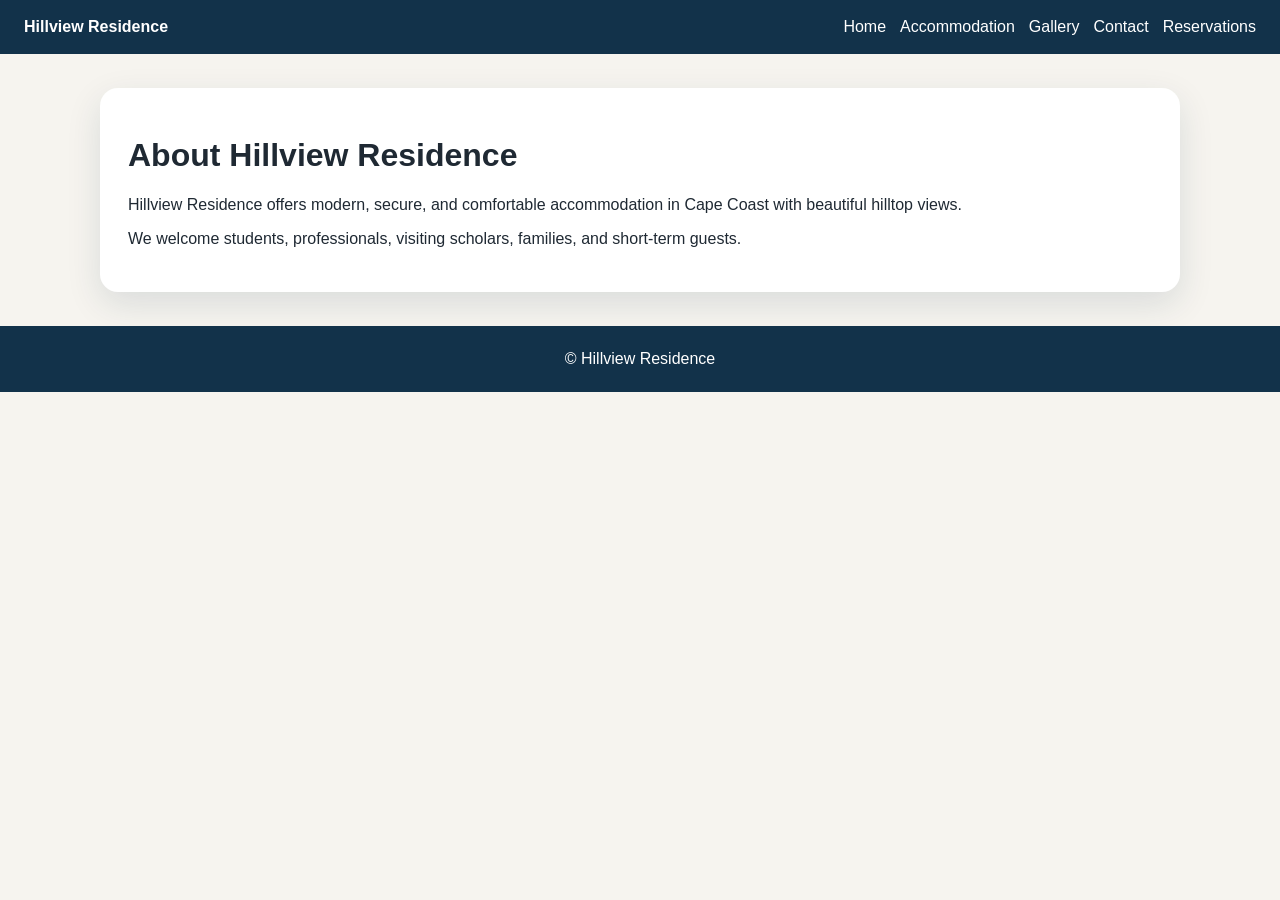
==== commit 12c02f0e: "Add files via upload" ====
--- a/about.html
+++ b/about.html
@@ -1 +1,2 @@
-<!doctype html><html><head><meta charset="utf-8"><meta name="viewport" content="width=device-width,initial-scale=1"><title>About | Hillview Residence</title><link rel="stylesheet" href="assets/style.css"></head><body><header class="nav"><a class="brand" href="index.html"><div class="mark">HR</div><div><b>Hillview Residence</b><span>Elevated Living. Exceptional Comfort.</span></div></a><nav><a href="accommodation.html">Accommodation</a><a href="gallery.html">Gallery</a><a href="contact.html">Contact</a><a class="btn small" href="reserve.html">Reserve</a></nav></header><main class="page"><h1 style="color:#0c2340">About Hillview Residence</h1><p class="lead">Hillview Residence is a modern private residence in Cape Coast designed for comfort, security, and a peaceful living experience. We welcome students, families, professionals, researchers, and visitors seeking accommodation with scenic views and attentive management.</p></main><footer><p>© Hillview Residence.</p></footer></body></html>
+<!doctype html><html><head><meta charset='utf-8'><meta name='viewport' content='width=device-width,initial-scale=1'><title>Hillview Residence</title><style>body{margin:0;font-family:Segoe UI,Arial,sans-serif;background:#f6f4ef;color:#1f2933}.nav{display:flex;gap:18px;align-items:center;justify-content:space-between;padding:18px 24px;background:#12324a;color:white}.nav a{color:white;text-decoration:none;margin-left:14px}.wrap{max-width:1080px;margin:auto;padding:34px}.card{background:white;border-radius:18px;padding:28px;box-shadow:0 12px 35px rgba(18,50,74,.12)}.btn{display:inline-block;background:#c9a24a;color:#102030;padding:13px 18px;border-radius:12px;text-decoration:none;font-weight:800;margin:6px}.btn.alt{background:#12324a;color:#fff}.footer{text-align:center;padding:24px;background:#12324a;color:white}.grid{display:grid;grid-template-columns:repeat(auto-fit,minmax(250px,1fr));gap:18px}</style></head><body><div class='nav'><b>Hillview Residence</b><div><a href='index.html'>Home</a><a href='accommodation.html'>Accommodation</a><a href='gallery.html'>Gallery</a><a href='contact.html'>Contact</a><a href='portal.html'>Reservations</a></div></div><main class='wrap'><div class='card'>
+<h1>About Hillview Residence</h1><p>Hillview Residence offers modern, secure, and comfortable accommodation in Cape Coast with beautiful hilltop views.</p><p>We welcome students, professionals, visiting scholars, families, and short-term guests.</p></div></main><div class='footer'>© Hillview Residence</div></body></html>
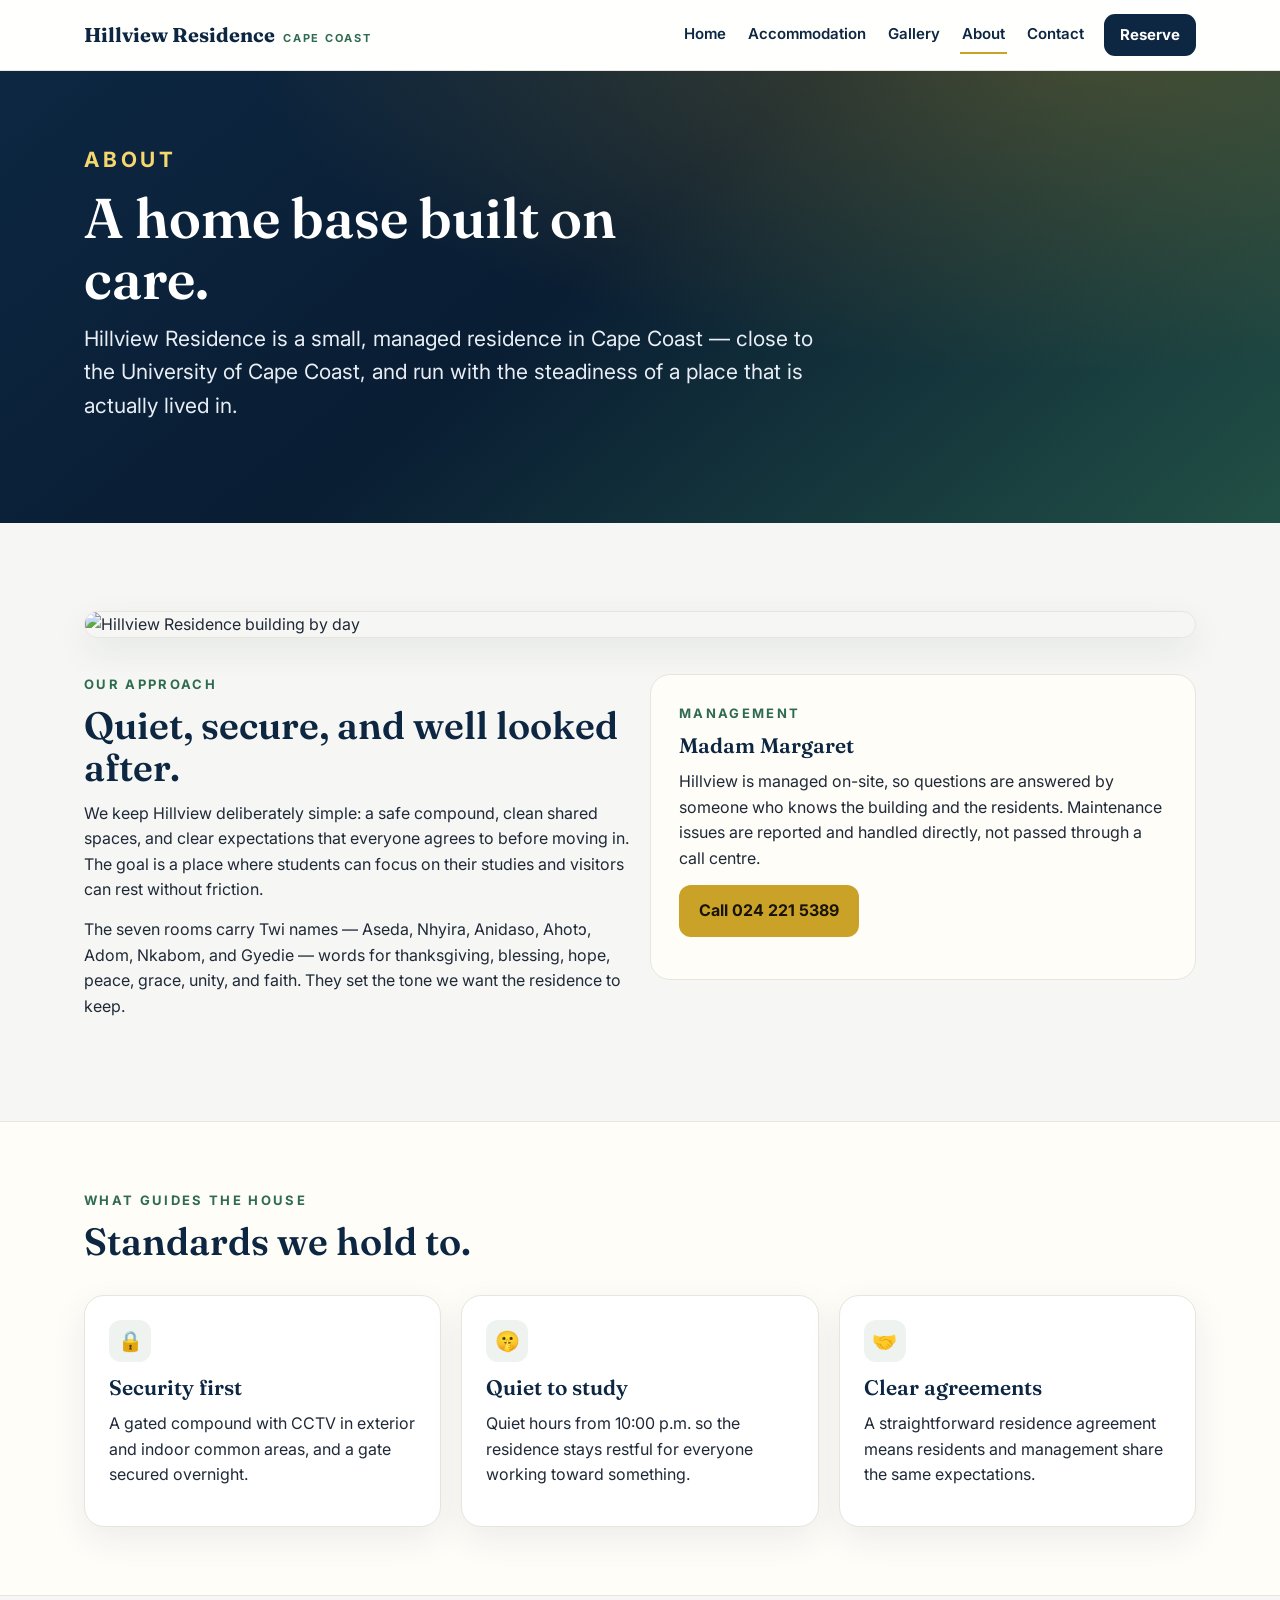
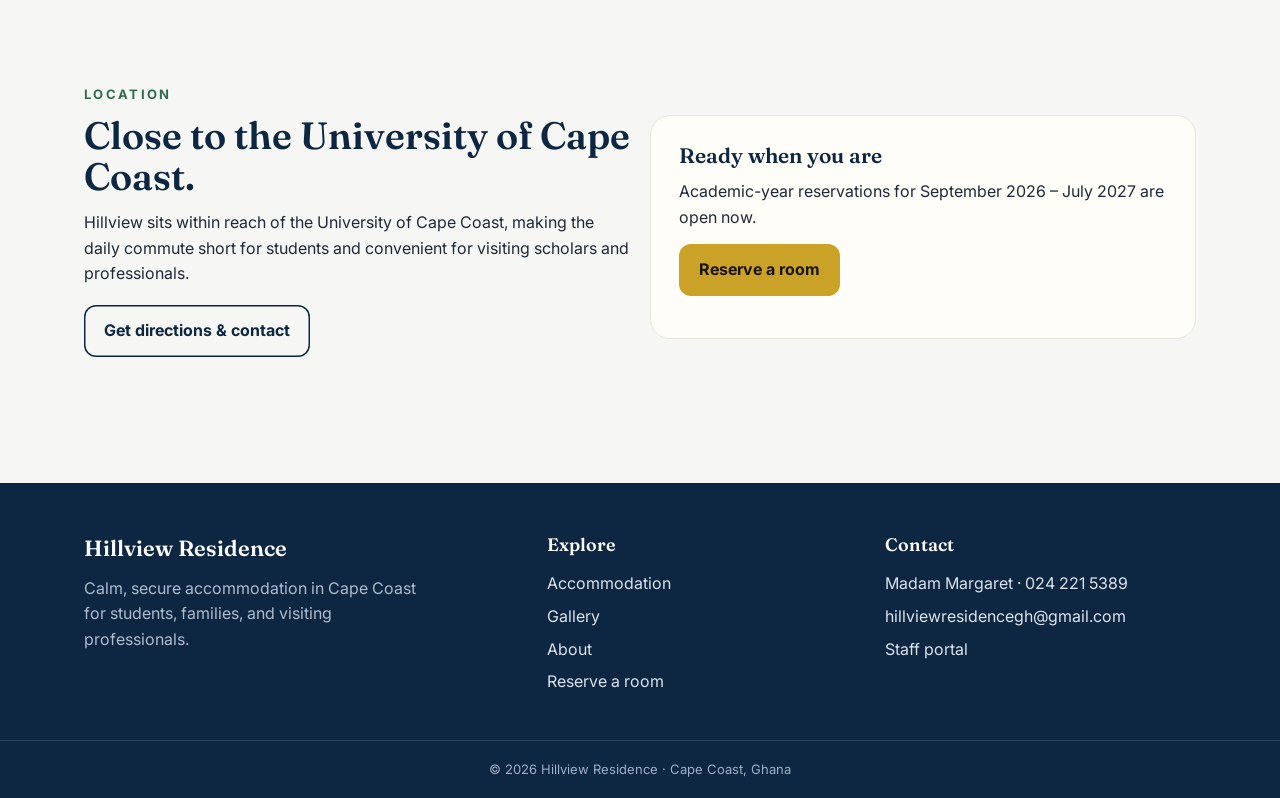
==== commit 995e5679: "Add files via upload" ====
--- a/about.html
+++ b/about.html
@@ -1,2 +1,121 @@
-<!doctype html><html><head><meta charset='utf-8'><meta name='viewport' content='width=device-width,initial-scale=1'><title>Hillview Residence</title><style>body{margin:0;font-family:Segoe UI,Arial,sans-serif;background:#f6f4ef;color:#1f2933}.nav{display:flex;gap:18px;align-items:center;justify-content:space-between;padding:18px 24px;background:#12324a;color:white}.nav a{color:white;text-decoration:none;margin-left:14px}.wrap{max-width:1080px;margin:auto;padding:34px}.card{background:white;border-radius:18px;padding:28px;box-shadow:0 12px 35px rgba(18,50,74,.12)}.btn{display:inline-block;background:#c9a24a;color:#102030;padding:13px 18px;border-radius:12px;text-decoration:none;font-weight:800;margin:6px}.btn.alt{background:#12324a;color:#fff}.footer{text-align:center;padding:24px;background:#12324a;color:white}.grid{display:grid;grid-template-columns:repeat(auto-fit,minmax(250px,1fr));gap:18px}</style></head><body><div class='nav'><b>Hillview Residence</b><div><a href='index.html'>Home</a><a href='accommodation.html'>Accommodation</a><a href='gallery.html'>Gallery</a><a href='contact.html'>Contact</a><a href='portal.html'>Reservations</a></div></div><main class='wrap'><div class='card'>
-<h1>About Hillview Residence</h1><p>Hillview Residence offers modern, secure, and comfortable accommodation in Cape Coast with beautiful hilltop views.</p><p>We welcome students, professionals, visiting scholars, families, and short-term guests.</p></div></main><div class='footer'>© Hillview Residence</div></body></html>
+<!doctype html>
+<html lang="en">
+<head>
+<meta charset="utf-8">
+<meta name="viewport" content="width=device-width,initial-scale=1">
+<title>About — Hillview Residence</title>
+<meta name="description" content="Hillview Residence is a calm, secure home base in Cape Coast, managed on-site by Madam Margaret.">
+<link rel="stylesheet" href="styles.css">
+</head>
+<body>
+
+<nav class="site">
+  <div class="bar">
+    <a class="logo" href="index.html">Hillview Residence <small>Cape Coast</small></a>
+    <button class="navtoggle" aria-label="Open menu" aria-expanded="false">☰</button>
+    <div class="menu">
+      <a class="link" href="index.html">Home</a>
+      <a class="link" href="accommodation.html">Accommodation</a>
+      <a class="link" href="gallery.html">Gallery</a>
+      <a class="link" href="about.html" aria-current="page">About</a>
+      <a class="link" href="contact.html">Contact</a>
+      <a class="navcta" href="reserve.html">Reserve</a>
+    </div>
+  </div>
+</nav>
+
+<header class="hero">
+  <div class="inner">
+    <p class="eyebrow">About</p>
+    <h1>A home base built on care.</h1>
+    <p>Hillview Residence is a small, managed residence in Cape Coast — close to the University of Cape Coast, and run with the steadiness of a place that is actually lived in.</p>
+  </div>
+</header>
+
+<main>
+  <section class="block">
+    <div class="wrap">
+      <img src="media/residence-by-day.jpg" alt="Hillview Residence building by day" loading="lazy"
+           style="width:100%;height:auto;max-height:440px;object-fit:cover;border-radius:var(--radius);border:1px solid var(--line);box-shadow:var(--shadow);margin-bottom:36px">
+      <div class="grid c2" style="align-items:start">
+        <div>
+          <p class="eyebrow">Our approach</p>
+          <h2>Quiet, secure, and well looked after.</h2>
+          <p>We keep Hillview deliberately simple: a safe compound, clean shared spaces, and clear expectations that everyone agrees to before moving in. The goal is a place where students can focus on their studies and visitors can rest without friction.</p>
+          <p>The seven rooms carry Twi names — Aseda, Nhyira, Anidaso, Ahotɔ, Adom, Nkabom, and Gyedie — words for thanksgiving, blessing, hope, peace, grace, unity, and faith. They set the tone we want the residence to keep.</p>
+        </div>
+        <div class="panel">
+          <p class="eyebrow">Management</p>
+          <h3 style="margin-top:0">Madam Margaret</h3>
+          <p>Hillview is managed on-site, so questions are answered by someone who knows the building and the residents. Maintenance issues are reported and handled directly, not passed through a call centre.</p>
+          <p style="margin-top:14px">
+            <a class="btn gold" href="tel:+233242215389">Call 024 221 5389</a>
+          </p>
+        </div>
+      </div>
+    </div>
+  </section>
+
+  <section class="block tight" style="background:var(--paper);border-top:1px solid var(--line);border-bottom:1px solid var(--line)">
+    <div class="wrap">
+      <div class="section-head">
+        <p class="eyebrow">What guides the house</p>
+        <h2>Standards we hold to.</h2>
+      </div>
+      <div class="grid c3">
+        <div class="card"><div class="icon">🔒</div><h3>Security first</h3><p>A gated compound with CCTV in exterior and indoor common areas, and a gate secured overnight.</p></div>
+        <div class="card"><div class="icon">🤫</div><h3>Quiet to study</h3><p>Quiet hours from 10:00 p.m. so the residence stays restful for everyone working toward something.</p></div>
+        <div class="card"><div class="icon">🤝</div><h3>Clear agreements</h3><p>A straightforward residence agreement means residents and management share the same expectations.</p></div>
+      </div>
+    </div>
+  </section>
+
+  <section class="block">
+    <div class="wrap">
+      <div class="grid c2" style="align-items:center">
+        <div>
+          <p class="eyebrow">Location</p>
+          <h2>Close to the University of Cape Coast.</h2>
+          <p>Hillview sits within reach of the University of Cape Coast, making the daily commute short for students and convenient for visiting scholars and professionals.</p>
+          <p style="margin-top:18px"><a class="btn ghost" href="contact.html">Get directions &amp; contact</a></p>
+        </div>
+        <div class="panel">
+          <h3 style="margin-top:0">Ready when you are</h3>
+          <p>Academic-year reservations for September 2026 – July 2027 are open now.</p>
+          <p style="margin-top:14px"><a class="btn gold" href="reserve.html">Reserve a room</a></p>
+        </div>
+      </div>
+    </div>
+  </section>
+</main>
+
+<footer class="site">
+  <div class="inner">
+    <div>
+      <div class="brandline">Hillview Residence</div>
+      <p style="margin-top:10px;max-width:34ch;color:#aebccd">Calm, secure accommodation in Cape Coast for students, families, and visiting professionals.</p>
+    </div>
+    <div>
+      <h4>Explore</h4>
+      <a href="accommodation.html">Accommodation</a>
+      <a href="gallery.html">Gallery</a>
+      <a href="about.html">About</a>
+      <a href="reserve.html">Reserve a room</a>
+    </div>
+    <div>
+      <h4>Contact</h4>
+      <a href="tel:+233242215389">Madam Margaret · 024 221 5389</a>
+      <a href="mailto:hillviewresidencegh@gmail.com">hillviewresidencegh@gmail.com</a>
+      <a href="portal.html">Staff portal</a>
+    </div>
+  </div>
+  <div class="copy">© <span id="yr"></span> Hillview Residence · Cape Coast, Ghana</div>
+</footer>
+
+<script>
+  document.getElementById('yr').textContent=new Date().getFullYear();
+  (function(){var t=document.querySelector('.navtoggle'),m=document.querySelector('.menu');
+   t.addEventListener('click',function(){var o=m.classList.toggle('open');t.setAttribute('aria-expanded',o)})})();
+</script>
+</body>
+</html>
--- a/styles.css
+++ b/styles.css
@@ -0,0 +1,247 @@
+/* Hillview Residence — shared website styles
+   One stylesheet for every public page. Edit colours/fonts here once. */
+
+@import url('https://fonts.googleapis.com/css2?family=Fraunces:opsz,wght@9..144,400;9..144,500;9..144,600;9..144,700&family=Inter:wght@400;500;600;700;800&display=swap');
+
+:root{
+  --navy:#0d2742;
+  --navy-deep:#091d33;
+  --green:#2f6b4f;
+  --gold:#c9a227;
+  --gold-soft:#f5d76e;
+  --bg:#f6f7f4;
+  --paper:#fffdf8;
+  --text:#1f2937;
+  --muted:#6b7280;
+  --line:#e7e5dd;
+  --white:#fff;
+  --radius:20px;
+  --shadow:0 12px 34px rgba(13,39,66,.08);
+  --maxw:1160px;
+  --display:'Fraunces',Georgia,'Times New Roman',serif;
+  --body:'Inter',system-ui,-apple-system,Segoe UI,Arial,sans-serif;
+}
+
+*{box-sizing:border-box}
+html{scroll-behavior:smooth}
+body{
+  margin:0;
+  font-family:var(--body);
+  background:var(--bg);
+  color:var(--text);
+  line-height:1.6;
+  -webkit-font-smoothing:antialiased;
+}
+img{max-width:100%;display:block}
+a{color:var(--navy)}
+
+.wrap{max-width:var(--maxw);margin:auto;padding:24px}
+
+/* ---------- Eyebrow / section heads ---------- */
+.eyebrow{
+  font-size:13px;letter-spacing:.18em;text-transform:uppercase;
+  font-weight:700;color:var(--green);margin:0 0 10px;
+}
+.hero .eyebrow{color:var(--gold-soft)}
+h1,h2,h3{font-family:var(--display);color:var(--navy);line-height:1.1;margin:0 0 12px;font-weight:600}
+h1{font-size:clamp(34px,5vw,56px)}
+h2{font-size:clamp(26px,3.4vw,38px)}
+h3{font-size:21px}
+p{margin:0 0 14px}
+.lead{font-size:clamp(17px,1.6vw,20px);color:#33415a;max-width:62ch}
+
+/* ---------- Navigation ---------- */
+nav.site{
+  position:sticky;top:0;z-index:20;
+  background:rgba(255,255,255,.92);
+  backdrop-filter:saturate(140%) blur(8px);
+  border-bottom:1px solid var(--line);
+}
+nav.site .bar{
+  max-width:var(--maxw);margin:auto;
+  display:flex;align-items:center;gap:18px;
+  padding:14px 24px;
+}
+nav.site .logo{
+  font-family:var(--display);font-weight:700;font-size:20px;color:var(--navy);
+  text-decoration:none;margin-right:auto;display:flex;align-items:baseline;gap:8px;
+}
+nav.site .logo small{
+  font-family:var(--body);font-size:11px;letter-spacing:.16em;text-transform:uppercase;
+  color:var(--green);font-weight:700;
+}
+nav.site a.link{
+  color:var(--navy);text-decoration:none;font-weight:600;font-size:15px;
+  padding:6px 2px;border-bottom:2px solid transparent;
+}
+nav.site a.link:hover,nav.site a.link[aria-current="page"]{border-bottom-color:var(--gold)}
+nav.site .menu{display:flex;gap:18px;align-items:center}
+nav.site .navcta{
+  background:var(--navy);color:#fff;padding:9px 16px;border-radius:11px;
+  text-decoration:none;font-weight:700;font-size:15px;border-bottom:0!important;
+}
+nav.site .navcta:hover{background:var(--navy-deep)}
+.navtoggle{display:none;background:none;border:0;font-size:26px;color:var(--navy);cursor:pointer;line-height:1}
+
+/* ---------- Buttons ---------- */
+.btn{
+  display:inline-flex;align-items:center;gap:9px;
+  border:0;border-radius:12px;padding:13px 20px;
+  background:var(--navy);color:#fff;text-decoration:none;cursor:pointer;
+  font-weight:700;font-size:16px;font-family:var(--body);
+  transition:transform .12s ease,box-shadow .12s ease,background .12s ease;
+}
+.btn:hover{transform:translateY(-2px);box-shadow:0 10px 22px rgba(13,39,66,.18)}
+.btn.gold{background:var(--gold);color:#1a1407}
+.btn.green{background:var(--green)}
+.btn.ghost{background:transparent;color:var(--navy);box-shadow:inset 0 0 0 1.5px var(--navy)}
+.btn.ghost:hover{background:var(--navy);color:#fff}
+
+/* ---------- Hero ---------- */
+.hero{
+  background:
+    radial-gradient(120% 140% at 85% -10%, rgba(201,162,39,.30), transparent 55%),
+    linear-gradient(140deg,var(--navy) 0%, var(--navy-deep) 45%, var(--green) 130%);
+  color:#fff;
+}
+.hero .inner{max-width:var(--maxw);margin:auto;padding:72px 24px 86px}
+.hero h1{color:#fff;max-width:16ch}
+.hero p{color:#e9eef5;max-width:58ch;font-size:clamp(17px,1.7vw,21px)}
+.hero .cta-row{display:flex;flex-wrap:wrap;gap:12px;margin-top:26px}
+.hero .meta{
+  margin-top:34px;display:flex;flex-wrap:wrap;gap:26px;
+  border-top:1px solid rgba(255,255,255,.18);padding-top:22px;
+}
+.hero .meta div span{display:block}
+.hero .meta .k{font-family:var(--display);font-size:24px;font-weight:600;color:var(--gold-soft)}
+.hero .meta .v{font-size:13px;letter-spacing:.04em;color:#cdd7e3;text-transform:uppercase}
+
+/* ---------- Sections ---------- */
+section.block{padding:64px 0}
+section.block.tight{padding:44px 0}
+.section-head{max-width:64ch;margin-bottom:32px}
+
+/* ---------- Cards / grid ---------- */
+.grid{display:grid;gap:20px}
+.grid.c3{grid-template-columns:repeat(auto-fit,minmax(260px,1fr))}
+.grid.c2{grid-template-columns:repeat(auto-fit,minmax(300px,1fr))}
+.card{
+  background:var(--white);border:1px solid var(--line);border-radius:var(--radius);
+  padding:24px;box-shadow:var(--shadow);
+}
+.card h3{margin-top:0}
+.card .icon{
+  width:42px;height:42px;border-radius:12px;display:grid;place-items:center;
+  background:#eef3ef;color:var(--green);font-size:20px;margin-bottom:14px;
+}
+
+/* ---------- Room cards (the signature element) ---------- */
+.rooms{display:grid;gap:18px;grid-template-columns:repeat(auto-fit,minmax(220px,1fr))}
+.room{
+  position:relative;overflow:hidden;border-radius:var(--radius);
+  background:linear-gradient(160deg,#fffefb,#f3f1e9);
+  border:1px solid var(--line);padding:22px;box-shadow:var(--shadow);
+}
+.room::before{
+  content:"";position:absolute;inset:0 auto 0 0;width:5px;
+  background:linear-gradient(var(--gold),var(--green));
+}
+.room .twi{font-family:var(--display);font-size:27px;font-weight:600;color:var(--navy)}
+.room .mean{color:var(--green);font-weight:600;font-size:14px;margin-top:2px}
+.room .desc{color:var(--muted);font-size:14px;margin:12px 0 0}
+.room .tag{
+  display:inline-block;margin-top:14px;font-size:12px;font-weight:700;
+  background:#eaf1ec;color:#1f5138;padding:5px 11px;border-radius:999px;
+}
+
+/* ---------- Feature list ---------- */
+.features{list-style:none;margin:0;padding:0;display:grid;gap:12px}
+.features li{display:flex;gap:12px;align-items:flex-start}
+.features li::before{content:"✓";color:var(--green);font-weight:800;margin-top:1px}
+
+/* ---------- Notice / callout ---------- */
+.notice{
+  background:#fff8db;border:1px solid #ead38a;border-radius:14px;padding:16px 18px;
+}
+.panel{background:var(--paper);border:1px solid var(--line);border-radius:var(--radius);padding:28px}
+
+/* ---------- Gallery ---------- */
+.gallery{display:grid;gap:14px;grid-template-columns:repeat(auto-fit,minmax(220px,1fr))}
+.shot{
+  position:relative;aspect-ratio:4/3;border-radius:16px;overflow:hidden;
+  border:1px solid var(--line);box-shadow:var(--shadow);
+  background:linear-gradient(135deg,var(--navy),var(--green));
+  display:grid;place-items:end start;
+}
+.shot.alt{background:linear-gradient(135deg,var(--green),var(--gold))}
+.shot.alt2{background:linear-gradient(135deg,#3a4a63,var(--navy))}
+.shot span{
+  color:#fff;font-weight:700;font-size:14px;padding:14px;
+  text-shadow:0 1px 8px rgba(0,0,0,.35);
+}
+.shot img{width:100%;height:100%;object-fit:cover}
+
+/* ---------- Contact rows ---------- */
+.contact-grid{display:grid;gap:18px;grid-template-columns:repeat(auto-fit,minmax(240px,1fr))}
+.contact-grid .card .icon{background:#eef2f7;color:var(--navy)}
+.contact-grid a{color:var(--navy);font-weight:700;text-decoration:none}
+.contact-grid a:hover{text-decoration:underline}
+
+/* ---------- Footer ---------- */
+footer.site{background:var(--navy);color:#dbe3ee;margin-top:24px}
+footer.site .inner{max-width:var(--maxw);margin:auto;padding:48px 24px 30px;
+  display:grid;gap:28px;grid-template-columns:1.4fr 1fr 1fr}
+footer.site h4{font-family:var(--display);color:#fff;margin:0 0 12px;font-size:18px;font-weight:600}
+footer.site a{color:#dbe3ee;text-decoration:none;display:block;margin:7px 0}
+footer.site a:hover{color:var(--gold-soft)}
+footer.site .brandline{font-family:var(--display);font-size:22px;color:#fff;font-weight:600}
+footer.site .copy{border-top:1px solid rgba(255,255,255,.14);margin-top:8px;
+  padding:18px 24px;text-align:center;font-size:13px;color:#9fb0c4}
+
+/* ---------- Accessibility / motion ---------- */
+:focus-visible{outline:3px solid var(--gold);outline-offset:2px;border-radius:6px}
+@media (prefers-reduced-motion:reduce){
+  *{animation:none!important;transition:none!important;scroll-behavior:auto!important}
+}
+
+/* ---------- Responsive ---------- */
+@media (max-width:760px){
+  nav.site .menu{
+    position:absolute;top:100%;left:0;right:0;background:#fff;
+    flex-direction:column;align-items:flex-start;gap:4px;
+    padding:12px 24px 18px;border-bottom:1px solid var(--line);
+    box-shadow:0 14px 24px rgba(13,39,66,.10);display:none;
+  }
+  nav.site .menu.open{display:flex}
+  nav.site a.link{width:100%;padding:10px 0}
+  .navtoggle{display:block}
+  footer.site .inner{grid-template-columns:1fr}
+}
+
+/* ---------- Hero background video (homepage) ---------- */
+.hero{position:relative;overflow:hidden}
+.hero-video{
+  position:absolute;inset:0;width:100%;height:100%;
+  object-fit:cover;z-index:0;
+}
+.hero-overlay{
+  position:absolute;inset:0;z-index:1;
+  background:
+    radial-gradient(120% 140% at 85% -10%, rgba(201,162,39,.30), transparent 55%),
+    linear-gradient(140deg, rgba(9,29,51,.88) 0%, rgba(9,29,51,.80) 45%, rgba(47,107,79,.74) 130%);
+}
+.hero .inner{position:relative;z-index:2}
+/* On phones, skip the video (saves data) and show the poster image instead */
+@media (max-width:760px){
+  .home-hero .hero-video{display:none}
+  .home-hero{
+    background-image:
+      radial-gradient(120% 140% at 85% -10%, rgba(201,162,39,.30), transparent 55%),
+      linear-gradient(140deg, rgba(9,29,51,.9), rgba(47,107,79,.78)),
+      url('media/hero-poster.jpg');
+    background-size:cover;background-position:center;
+  }
+}
+@media (prefers-reduced-motion:reduce){
+  .hero-video{display:none}
+}
